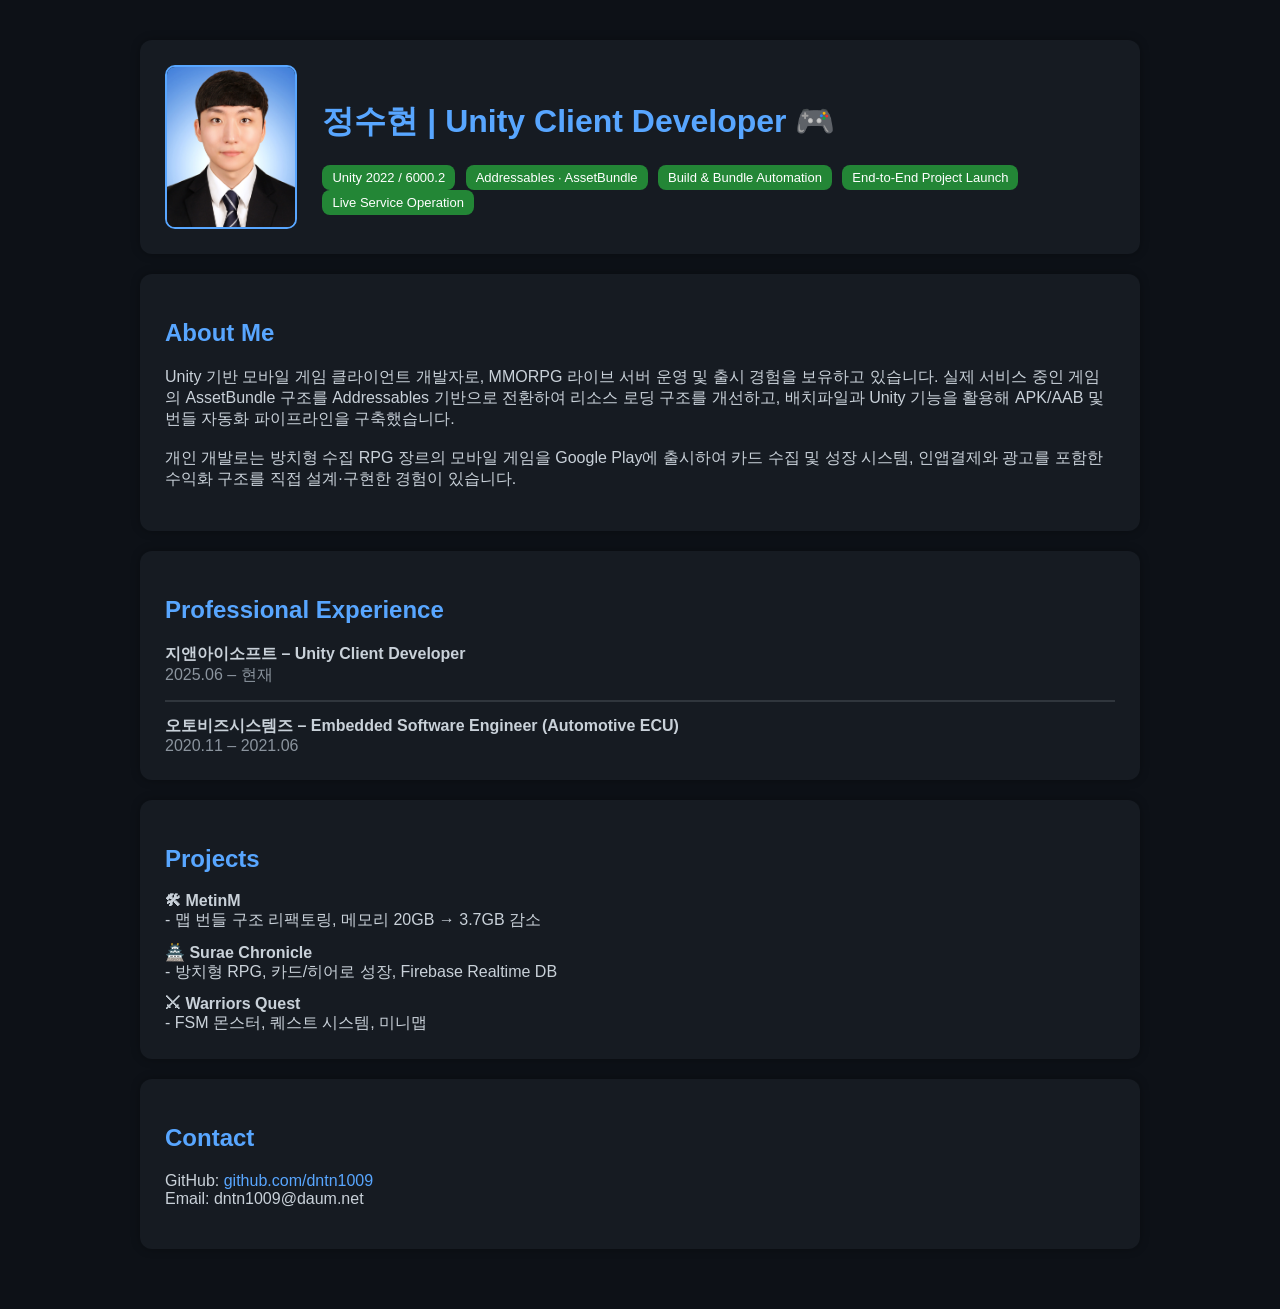
==== index.html @ c0c57cfa "Update index.html" ====
<!DOCTYPE html>
<html lang="ko">
<head>
<meta charset="UTF-8">
<title>정수현 | Unity Client Developer</title>
<style>
body{font-family:Segoe UI, sans-serif;background:#0d1117;color:#c9d1d9;margin:0}
.container{max-width:1000px;margin:auto;padding:40px}
.card{background:#161b22;padding:25px;border-radius:12px;margin-bottom:20px;box-shadow:0 0 10px rgba(0,0,0,0.3)}
h1,h2{color:#58a6ff}
.badge{display:inline-block;background:#238636;color:white;padding:5px 10px;border-radius:8px;margin-right:6px;font-size:13px}
a{color:#58a6ff;text-decoration:none}
.project{margin-top:12px}

.profile{display:flex;align-items:center;gap:25px}
.profile-img{
    width:140px;
    height:160px;
    border-radius:10px;
    object-fit:cover;
    border:2px solid #58a6ff;
}
</style>
</head>
<body>
<div class="container">

<div class="card profile">
  <img src="images/profile.jpg" class="profile-img">
  <div>
    <h1>정수현 | Unity Client Developer 🎮</h1>
    <span class="badge">Unity 2022 / 6000.2</span>
    <span class="badge">Addressables · AssetBundle</span>
    <span class="badge">Build & Bundle Automation</span>
    <span class="badge">End-to-End Project Launch</span>
    <span class="badge">Live Service Operation</span>
  </div>
</div>

<div class="card">
<h2>About Me</h2>
<p>
Unity 기반 모바일 게임 클라이언트 개발자로,  
MMORPG 라이브 서버 운영 및 출시 경험을 보유하고 있습니다.  
실제 서비스 중인 게임의 AssetBundle 구조를 Addressables 기반으로 전환하여  
리소스 로딩 구조를 개선하고, 배치파일과 Unity 기능을 활용해  
APK/AAB 및 번들 자동화 파이프라인을 구축했습니다.<br><br>

개인 개발로는 방치형 수집 RPG 장르의 모바일 게임을 Google Play에 출시하여  
카드 수집 및 성장 시스템, 인앱결제와 광고를 포함한 수익화 구조를 직접 설계·구현한 경험이 있습니다.
</p>
</div>

<div class="card">
<h2>Professional Experience</h2>

<b>지앤아이소프트 – Unity Client Developer</b><br>
<span style="color:#8b949e">2025.06 – 현재</span>

<hr style="border:1px solid #30363d; margin:14px 0;">

<b>오토비즈시스템즈 – Embedded Software Engineer (Automotive ECU)</b><br>
<span style="color:#8b949e">2020.11 – 2021.06</span>

</div>

<div class="card">
<h2>Projects</h2>
<div class="project">
<b>🛠 MetinM</b><br>
- 맵 번들 구조 리팩토링, 메모리 20GB → 3.7GB 감소
</div>
<div class="project">
<b>🏯 Surae Chronicle</b><br>
- 방치형 RPG, 카드/히어로 성장, Firebase Realtime DB
</div>
<div class="project">
<b>⚔ Warriors Quest</b><br>
- FSM 몬스터, 퀘스트 시스템, 미니맵
</div>
</div>

<div class="card">
<h2>Contact</h2>
<p>
GitHub: <a href="https://github.com/dntn1009">github.com/dntn1009</a><br>
Email: dntn1009@daum.net
</p>
</div>

</div>
</body>
</html>
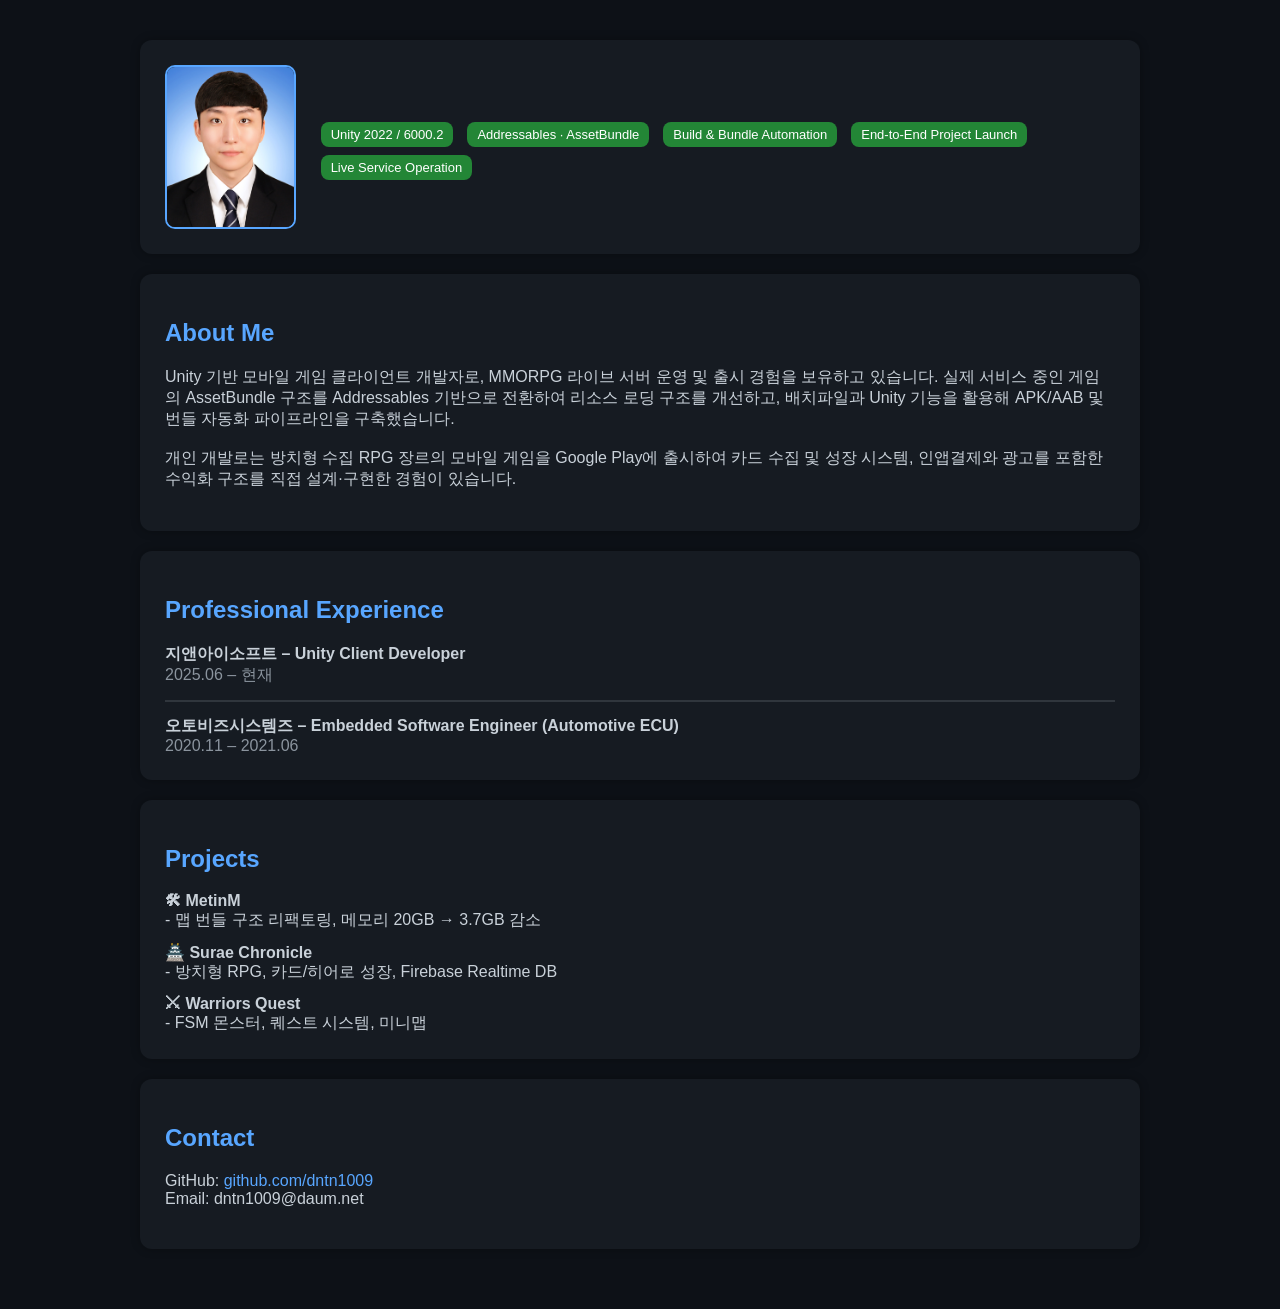
==== commit b3f6c602: "Update index.html" ====
--- a/index.html
+++ b/index.html
@@ -20,6 +20,12 @@
     object-fit:cover;
     border:2px solid #58a6ff;
 }
+.badge-wrap{
+    display:flex;
+    flex-wrap:wrap;
+    gap:8px;
+    margin-top:8px;
+}   
 </style>
 </head>
 <body>
@@ -27,8 +33,7 @@
 
 <div class="card profile">
   <img src="images/profile.jpg" class="profile-img">
-  <div>
-    <h1>정수현 | Unity Client Developer 🎮</h1>
+  <div class="badge-wrap">
     <span class="badge">Unity 2022 / 6000.2</span>
     <span class="badge">Addressables · AssetBundle</span>
     <span class="badge">Build & Bundle Automation</span>
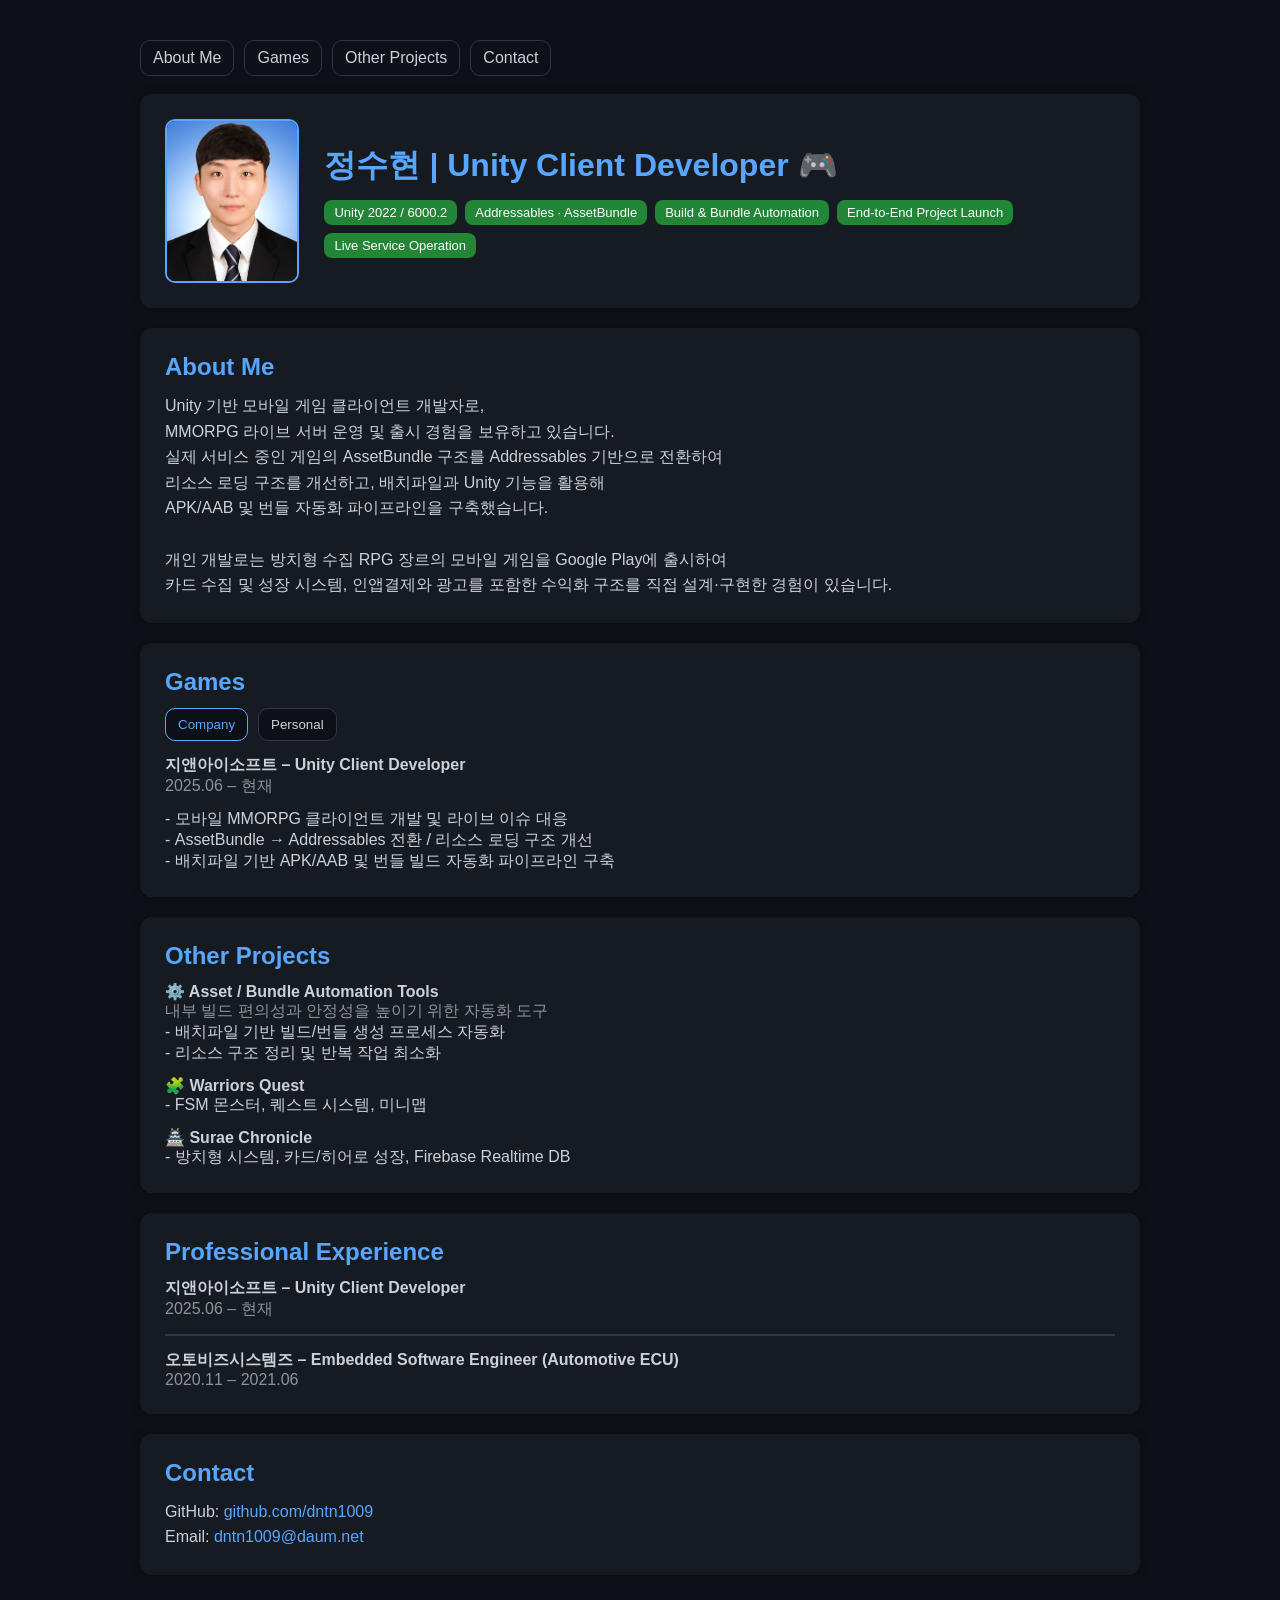
==== commit 884a7188: "Update index.html" ====
--- a/index.html
+++ b/index.html
@@ -1,98 +1,195 @@
 <!DOCTYPE html>
 <html lang="ko">
 <head>
-<meta charset="UTF-8">
+<meta charset="UTF-8" />
+<meta name="viewport" content="width=device-width, initial-scale=1" />
 <title>정수현 | Unity Client Developer</title>
+
 <style>
+/* Base */
 body{font-family:Segoe UI, sans-serif;background:#0d1117;color:#c9d1d9;margin:0}
 .container{max-width:1000px;margin:auto;padding:40px}
 .card{background:#161b22;padding:25px;border-radius:12px;margin-bottom:20px;box-shadow:0 0 10px rgba(0,0,0,0.3)}
-h1,h2{color:#58a6ff}
-.badge{display:inline-block;background:#238636;color:white;padding:5px 10px;border-radius:8px;margin-right:6px;font-size:13px}
+h1,h2{color:#58a6ff;margin:0 0 12px 0}
+p{line-height:1.6;margin:0}
 a{color:#58a6ff;text-decoration:none}
+a:hover{text-decoration:underline}
 .project{margin-top:12px}
+.muted{color:#8b949e}
 
+/* Header/Profile */
 .profile{display:flex;align-items:center;gap:25px}
 .profile-img{
-    width:140px;
-    height:160px;
-    border-radius:10px;
-    object-fit:cover;
-    border:2px solid #58a6ff;
+  width:140px;height:160px;border-radius:10px;
+  object-fit:cover;border:2px solid #58a6ff;
 }
-.badge-wrap{
-    display:flex;
-    flex-wrap:wrap;
-    gap:8px;
-    margin-top:8px;
-}   
+
+/* Badges */
+.badge{display:inline-block;background:#238636;color:white;padding:5px 10px;border-radius:8px;font-size:13px}
+.badge-wrap{display:flex;flex-wrap:wrap;gap:8px;margin-top:10px}
+
+/* Top Nav */
+.nav{display:flex;gap:10px;flex-wrap:wrap;margin-bottom:18px}
+.nav a{
+  color:#c9d1d9;text-decoration:none;padding:8px 12px;
+  border:1px solid #30363d;border-radius:10px
+}
+.nav a:hover{border-color:#58a6ff}
+
+/* Tabs */
+.tabs{display:flex;gap:10px;margin-top:10px;flex-wrap:wrap}
+.tab-btn{
+  background:#0d1117;color:#c9d1d9;border:1px solid #30363d;
+  padding:8px 12px;border-radius:10px;cursor:pointer
+}
+.tab-btn.active{border-color:#58a6ff;color:#58a6ff}
+.tab-panel{display:none;margin-top:14px}
+.tab-panel.active{display:block}
+
+/* Divider */
+hr{border:1px solid #30363d;margin:14px 0}
+
+/* Responsive */
+@media (max-width: 720px){
+  .container{padding:18px}
+  .profile{flex-direction:column;align-items:flex-start}
+  .profile-img{width:160px;height:180px}
+}
 </style>
 </head>
+
 <body>
 <div class="container">
 
-<div class="card profile">
-  <img src="images/profile.jpg" class="profile-img">
-  <div class="badge-wrap">
-    <span class="badge">Unity 2022 / 6000.2</span>
-    <span class="badge">Addressables · AssetBundle</span>
-    <span class="badge">Build & Bundle Automation</span>
-    <span class="badge">End-to-End Project Launch</span>
-    <span class="badge">Live Service Operation</span>
+  <!-- Top navigation -->
+  <div class="nav">
+    <a href="#about">About Me</a>
+    <a href="#games">Games</a>
+    <a href="#other">Other Projects</a>
+    <a href="#contact">Contact</a>
   </div>
-</div>
 
-<div class="card">
-<h2>About Me</h2>
-<p>
-Unity 기반 모바일 게임 클라이언트 개발자로,  
-MMORPG 라이브 서버 운영 및 출시 경험을 보유하고 있습니다.  
-실제 서비스 중인 게임의 AssetBundle 구조를 Addressables 기반으로 전환하여  
-리소스 로딩 구조를 개선하고, 배치파일과 Unity 기능을 활용해  
-APK/AAB 및 번들 자동화 파이프라인을 구축했습니다.<br><br>
+  <!-- Header -->
+  <div class="card profile">
+    <img src="images/profile.jpg" class="profile-img" alt="profile" />
+    <div>
+      <h1>정수현 | Unity Client Developer 🎮</h1>
 
-개인 개발로는 방치형 수집 RPG 장르의 모바일 게임을 Google Play에 출시하여  
-카드 수집 및 성장 시스템, 인앱결제와 광고를 포함한 수익화 구조를 직접 설계·구현한 경험이 있습니다.
-</p>
-</div>
+      <div class="badge-wrap">
+        <span class="badge">Unity 2022 / 6000.2</span>
+        <span class="badge">Addressables · AssetBundle</span>
+        <span class="badge">Build & Bundle Automation</span>
+        <span class="badge">End-to-End Project Launch</span>
+        <span class="badge">Live Service Operation</span>
+      </div>
+    </div>
+  </div>
 
-<div class="card">
-<h2>Professional Experience</h2>
+  <!-- About -->
+  <div class="card" id="about">
+    <h2>About Me</h2>
+    <p>
+      Unity 기반 모바일 게임 클라이언트 개발자로,<br>
+      MMORPG 라이브 서버 운영 및 출시 경험을 보유하고 있습니다.<br>
+      실제 서비스 중인 게임의 AssetBundle 구조를 Addressables 기반으로 전환하여<br>
+      리소스 로딩 구조를 개선하고, 배치파일과 Unity 기능을 활용해<br>
+      APK/AAB 및 번들 자동화 파이프라인을 구축했습니다.<br><br>
 
-<b>지앤아이소프트 – Unity Client Developer</b><br>
-<span style="color:#8b949e">2025.06 – 현재</span>
+      개인 개발로는 방치형 수집 RPG 장르의 모바일 게임을 Google Play에 출시하여<br>
+      카드 수집 및 성장 시스템, 인앱결제와 광고를 포함한 수익화 구조를 직접 설계·구현한 경험이 있습니다.
+    </p>
+  </div>
 
-<hr style="border:1px solid #30363d; margin:14px 0;">
+  <!-- Games (tabs: Company / Personal) -->
+  <div class="card" id="games">
+    <h2>Games</h2>
 
-<b>오토비즈시스템즈 – Embedded Software Engineer (Automotive ECU)</b><br>
-<span style="color:#8b949e">2020.11 – 2021.06</span>
+    <div class="tabs">
+      <button class="tab-btn active" data-tab="company" type="button">Company</button>
+      <button class="tab-btn" data-tab="personal" type="button">Personal</button>
+    </div>
+
+    <div class="tab-panel active" id="tab-company">
+      <b>지앤아이소프트 – Unity Client Developer</b><br>
+      <span class="muted">2025.06 – 현재</span>
+      <div class="project">
+        - 모바일 MMORPG 클라이언트 개발 및 라이브 이슈 대응<br>
+        - AssetBundle → Addressables 전환 / 리소스 로딩 구조 개선<br>
+        - 배치파일 기반 APK/AAB 및 번들 빌드 자동화 파이프라인 구축
+      </div>
+    </div>
+
+    <div class="tab-panel" id="tab-personal">
+      <b>방치형 수집 RPG (Google Play 출시)</b><br>
+      <span class="muted">개인 개발</span>
+      <div class="project">
+        - 카드 수집/성장 시스템 설계 및 구현<br>
+        - 인앱결제(IAP) / 광고(Ads) 기반 수익화 적용
+      </div>
+    </div>
+  </div>
+
+  <!-- Other Projects -->
+  <div class="card" id="other">
+    <h2>Other Projects</h2>
+
+    <div class="project">
+      <b>⚙️ Asset / Bundle Automation Tools</b><br>
+      <span class="muted">내부 빌드 편의성과 안정성을 높이기 위한 자동화 도구</span><br>
+      - 배치파일 기반 빌드/번들 생성 프로세스 자동화<br>
+      - 리소스 구조 정리 및 반복 작업 최소화
+    </div>
+
+    <div class="project">
+      <b>🧩 Warriors Quest</b><br>
+      - FSM 몬스터, 퀘스트 시스템, 미니맵
+    </div>
+
+    <div class="project">
+      <b>🏯 Surae Chronicle</b><br>
+      - 방치형 시스템, 카드/히어로 성장, Firebase Realtime DB
+    </div>
+  </div>
+
+  <!-- Experience (simple: company + 기간 only) -->
+  <div class="card" id="experience">
+    <h2>Professional Experience</h2>
+
+    <b>지앤아이소프트 – Unity Client Developer</b><br>
+    <span class="muted">2025.06 – 현재</span>
+
+    <hr>
+
+    <b>오토비즈시스템즈 – Embedded Software Engineer (Automotive ECU)</b><br>
+    <span class="muted">2020.11 – 2021.06</span>
+  </div>
+
+  <!-- Contact -->
+  <div class="card" id="contact">
+    <h2>Contact</h2>
+    <p>
+      GitHub: <a href="https://github.com/dntn1009">github.com/dntn1009</a><br>
+      Email: <a href="mailto:dntn1009@daum.net">dntn1009@daum.net</a>
+    </p>
+  </div>
 
 </div>
 
-<div class="card">
-<h2>Projects</h2>
-<div class="project">
-<b>🛠 MetinM</b><br>
-- 맵 번들 구조 리팩토링, 메모리 20GB → 3.7GB 감소
-</div>
-<div class="project">
-<b>🏯 Surae Chronicle</b><br>
-- 방치형 RPG, 카드/히어로 성장, Firebase Realtime DB
-</div>
-<div class="project">
-<b>⚔ Warriors Quest</b><br>
-- FSM 몬스터, 퀘스트 시스템, 미니맵
-</div>
-</div>
+<script>
+  // Tabs
+  const btns = document.querySelectorAll('.tab-btn');
+  const panels = {
+    company: document.getElementById('tab-company'),
+    personal: document.getElementById('tab-personal')
+  };
 
-<div class="card">
-<h2>Contact</h2>
-<p>
-GitHub: <a href="https://github.com/dntn1009">github.com/dntn1009</a><br>
-Email: dntn1009@daum.net
-</p>
-</div>
+  btns.forEach(b => b.addEventListener('click', () => {
+    btns.forEach(x => x.classList.remove('active'));
+    Object.values(panels).forEach(p => p.classList.remove('active'));
 
-</div>
+    b.classList.add('active');
+    panels[b.dataset.tab].classList.add('active');
+  }));
+</script>
 </body>
 </html>
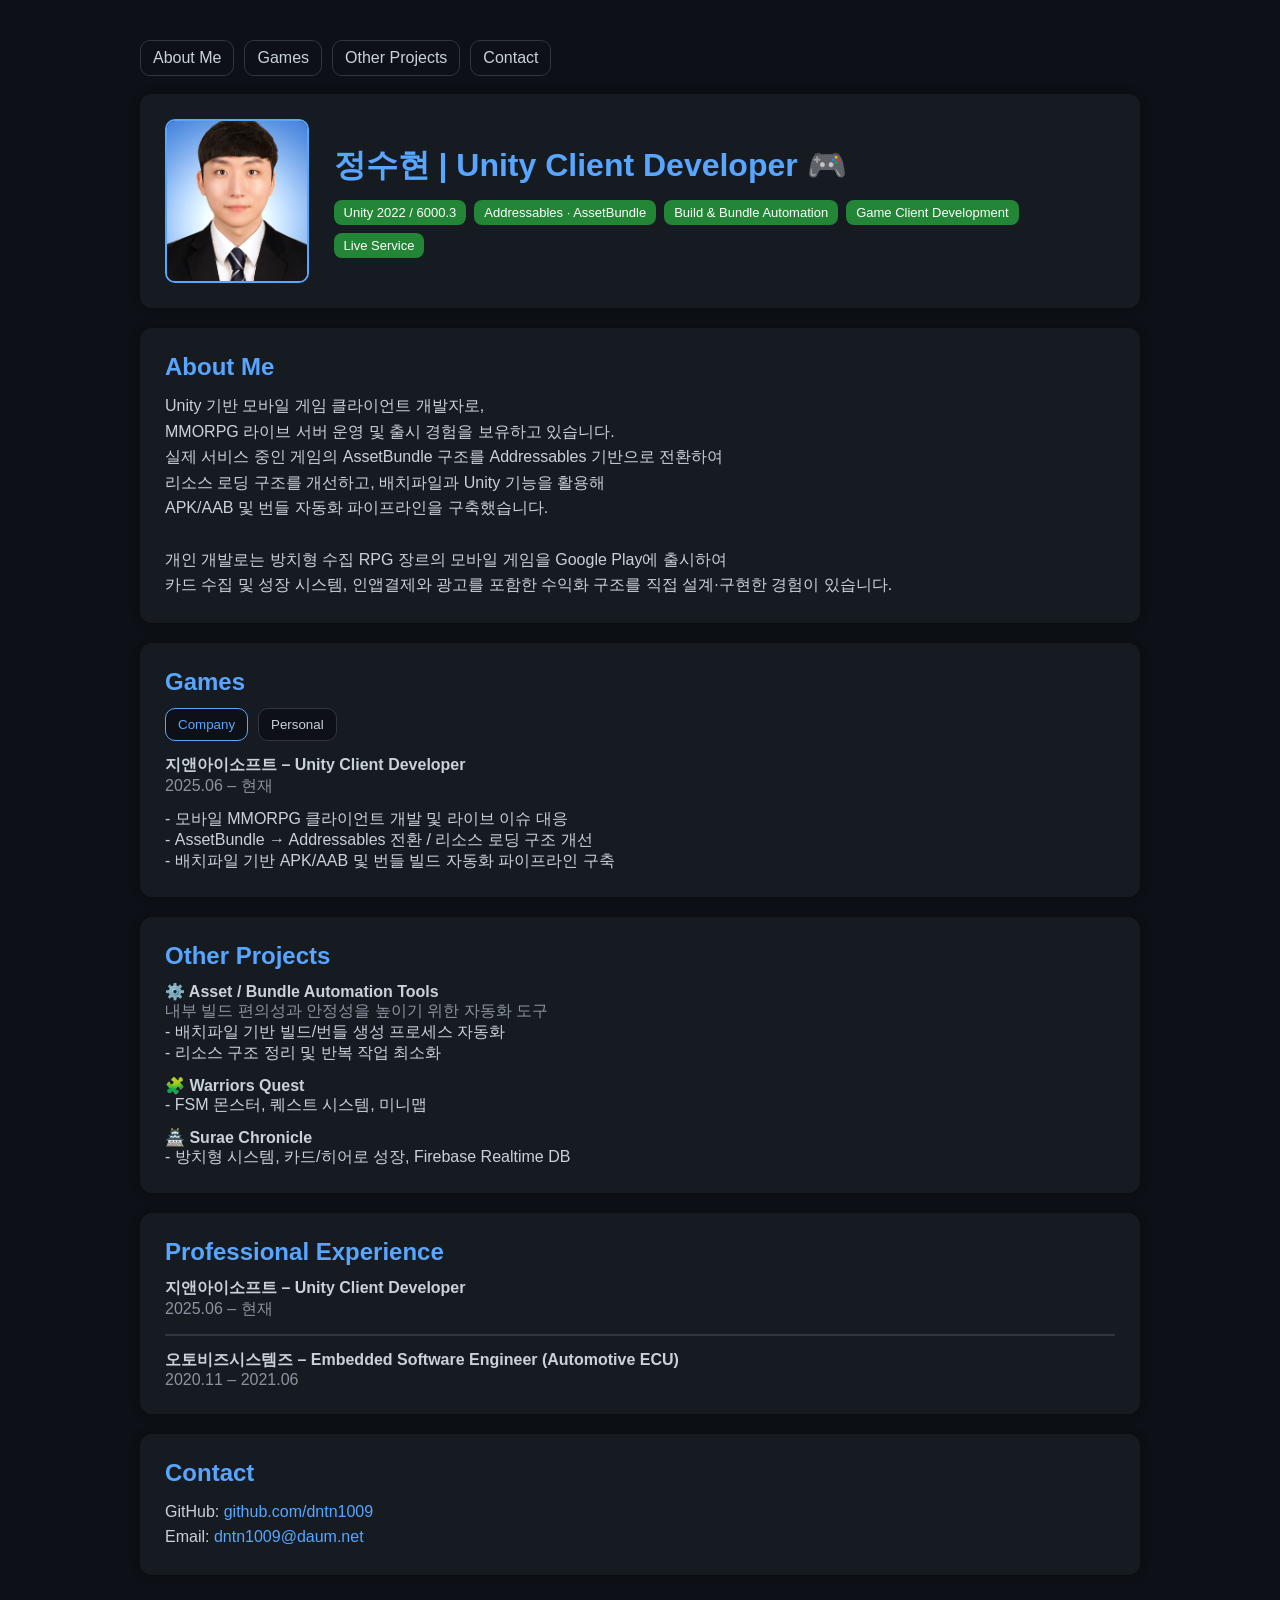
==== commit 26f0b89b: "Update index.html" ====
--- a/index.html
+++ b/index.html
@@ -62,12 +62,12 @@
 <div class="container">
 
   <!-- Top navigation -->
-  <div class="nav">
-    <a href="#about">About Me</a>
-    <a href="#games">Games</a>
-    <a href="#other">Other Projects</a>
-    <a href="#contact">Contact</a>
-  </div>
+ <div class="nav">
+  <a href="about.html">About Me</a>
+  <a href="games.html">Games</a>
+  <a href="other.html">Other Projects</a>
+  <a href="contact.html">Contact</a>
+</div>
 
   <!-- Header -->
   <div class="card profile">
@@ -76,11 +76,11 @@
       <h1>정수현 | Unity Client Developer 🎮</h1>
 
       <div class="badge-wrap">
-        <span class="badge">Unity 2022 / 6000.2</span>
+        <span class="badge">Unity 2022 / 6000.3</span>
         <span class="badge">Addressables · AssetBundle</span>
         <span class="badge">Build & Bundle Automation</span>
-        <span class="badge">End-to-End Project Launch</span>
-        <span class="badge">Live Service Operation</span>
+        <span class="badge">Game Client Development</span>
+        <span class="badge">Live Service</span>
       </div>
     </div>
   </div>
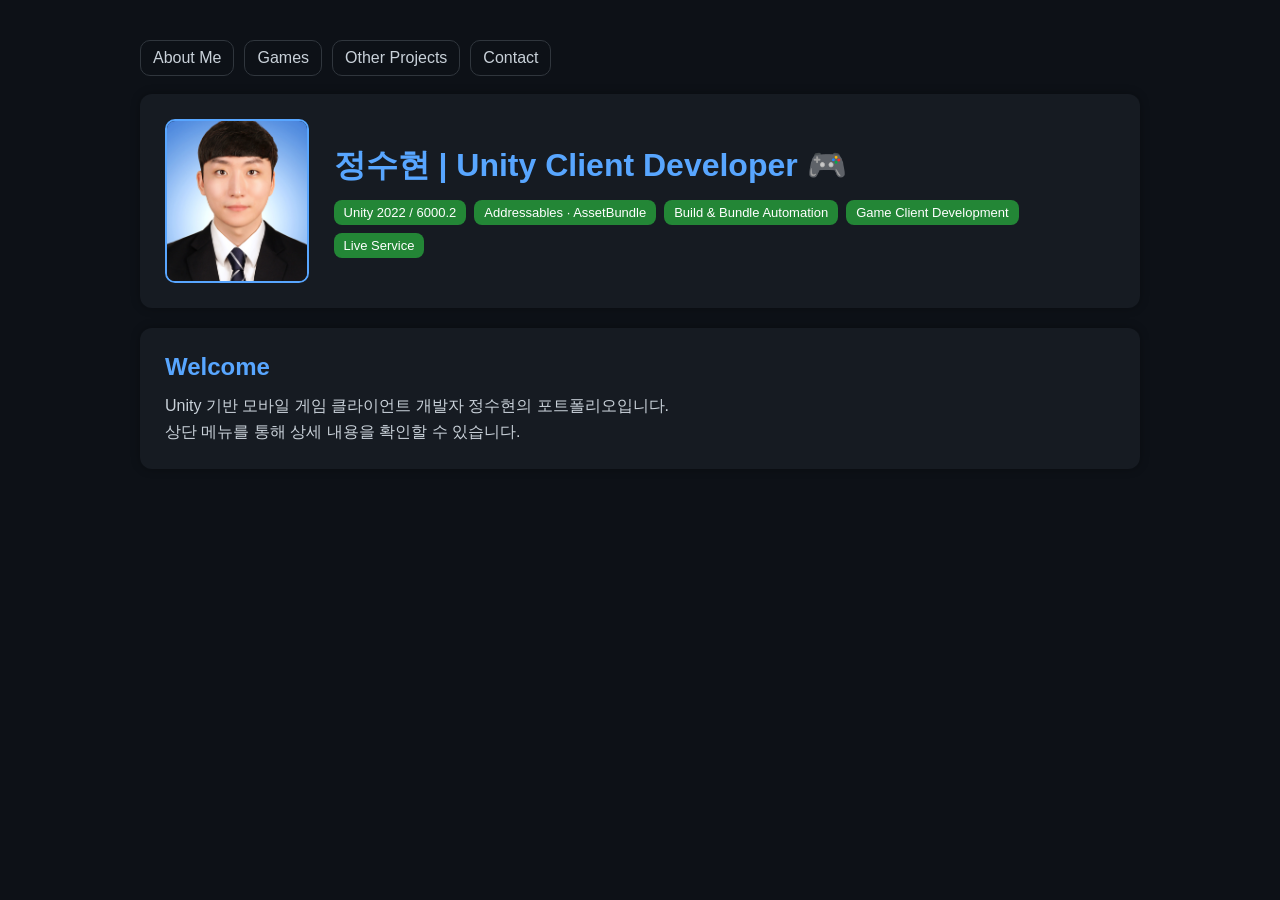
==== commit 928d73a5: "Update index.html" ====
--- a/index.html
+++ b/index.html
@@ -1,195 +1,44 @@
 <!DOCTYPE html>
 <html lang="ko">
 <head>
-<meta charset="UTF-8" />
-<meta name="viewport" content="width=device-width, initial-scale=1" />
-<title>정수현 | Unity Client Developer</title>
+  <meta charset="UTF-8" />
+  <meta name="viewport" content="width=device-width, initial-scale=1" />
+  <title>정수현 | Unity Client Developer</title>
+  <link rel="stylesheet" href="style.css" />
+</head>
+<body>
+  <div class="container">
 
-<style>
-/* Base */
-body{font-family:Segoe UI, sans-serif;background:#0d1117;color:#c9d1d9;margin:0}
-.container{max-width:1000px;margin:auto;padding:40px}
-.card{background:#161b22;padding:25px;border-radius:12px;margin-bottom:20px;box-shadow:0 0 10px rgba(0,0,0,0.3)}
-h1,h2{color:#58a6ff;margin:0 0 12px 0}
-p{line-height:1.6;margin:0}
-a{color:#58a6ff;text-decoration:none}
-a:hover{text-decoration:underline}
-.project{margin-top:12px}
-.muted{color:#8b949e}
-
-/* Header/Profile */
-.profile{display:flex;align-items:center;gap:25px}
-.profile-img{
-  width:140px;height:160px;border-radius:10px;
-  object-fit:cover;border:2px solid #58a6ff;
-}
-
-/* Badges */
-.badge{display:inline-block;background:#238636;color:white;padding:5px 10px;border-radius:8px;font-size:13px}
-.badge-wrap{display:flex;flex-wrap:wrap;gap:8px;margin-top:10px}
-
-/* Top Nav */
-.nav{display:flex;gap:10px;flex-wrap:wrap;margin-bottom:18px}
-.nav a{
-  color:#c9d1d9;text-decoration:none;padding:8px 12px;
-  border:1px solid #30363d;border-radius:10px
-}
-.nav a:hover{border-color:#58a6ff}
-
-/* Tabs */
-.tabs{display:flex;gap:10px;margin-top:10px;flex-wrap:wrap}
-.tab-btn{
-  background:#0d1117;color:#c9d1d9;border:1px solid #30363d;
-  padding:8px 12px;border-radius:10px;cursor:pointer
-}
-.tab-btn.active{border-color:#58a6ff;color:#58a6ff}
-.tab-panel{display:none;margin-top:14px}
-.tab-panel.active{display:block}
-
-/* Divider */
-hr{border:1px solid #30363d;margin:14px 0}
-
-/* Responsive */
-@media (max-width: 720px){
-  .container{padding:18px}
-  .profile{flex-direction:column;align-items:flex-start}
-  .profile-img{width:160px;height:180px}
-}
-</style>
-</head>
-
-<body>
-<div class="container">
-
-  <!-- Top navigation -->
- <div class="nav">
-  <a href="about.html">About Me</a>
-  <a href="games.html">Games</a>
-  <a href="other.html">Other Projects</a>
-  <a href="contact.html">Contact</a>
-</div>
-
-  <!-- Header -->
-  <div class="card profile">
-    <img src="images/profile.jpg" class="profile-img" alt="profile" />
-    <div>
-      <h1>정수현 | Unity Client Developer 🎮</h1>
-
-      <div class="badge-wrap">
-        <span class="badge">Unity 2022 / 6000.3</span>
-        <span class="badge">Addressables · AssetBundle</span>
-        <span class="badge">Build & Bundle Automation</span>
-        <span class="badge">Game Client Development</span>
-        <span class="badge">Live Service</span>
-      </div>
-    </div>
-  </div>
-
-  <!-- About -->
-  <div class="card" id="about">
-    <h2>About Me</h2>
-    <p>
-      Unity 기반 모바일 게임 클라이언트 개발자로,<br>
-      MMORPG 라이브 서버 운영 및 출시 경험을 보유하고 있습니다.<br>
-      실제 서비스 중인 게임의 AssetBundle 구조를 Addressables 기반으로 전환하여<br>
-      리소스 로딩 구조를 개선하고, 배치파일과 Unity 기능을 활용해<br>
-      APK/AAB 및 번들 자동화 파이프라인을 구축했습니다.<br><br>
-
-      개인 개발로는 방치형 수집 RPG 장르의 모바일 게임을 Google Play에 출시하여<br>
-      카드 수집 및 성장 시스템, 인앱결제와 광고를 포함한 수익화 구조를 직접 설계·구현한 경험이 있습니다.
-    </p>
-  </div>
-
-  <!-- Games (tabs: Company / Personal) -->
-  <div class="card" id="games">
-    <h2>Games</h2>
-
-    <div class="tabs">
-      <button class="tab-btn active" data-tab="company" type="button">Company</button>
-      <button class="tab-btn" data-tab="personal" type="button">Personal</button>
+    <div class="nav">
+      <a href="about.html">About Me</a>
+      <a href="games.html">Games</a>
+      <a href="other.html">Other Projects</a>
+      <a href="contact.html">Contact</a>
     </div>
 
-    <div class="tab-panel active" id="tab-company">
-      <b>지앤아이소프트 – Unity Client Developer</b><br>
-      <span class="muted">2025.06 – 현재</span>
-      <div class="project">
-        - 모바일 MMORPG 클라이언트 개발 및 라이브 이슈 대응<br>
-        - AssetBundle → Addressables 전환 / 리소스 로딩 구조 개선<br>
-        - 배치파일 기반 APK/AAB 및 번들 빌드 자동화 파이프라인 구축
+    <div class="card profile">
+      <img src="images/profile.jpg" class="profile-img" alt="profile" />
+      <div>
+        <h1>정수현 | Unity Client Developer 🎮</h1>
+
+        <div class="badge-wrap">
+          <span class="badge">Unity 2022 / 6000.2</span>
+          <span class="badge">Addressables · AssetBundle</span>
+          <span class="badge">Build & Bundle Automation</span>
+          <span class="badge">Game Client Development</span>
+          <span class="badge">Live Service</span>
+        </div>
       </div>
     </div>
 
-    <div class="tab-panel" id="tab-personal">
-      <b>방치형 수집 RPG (Google Play 출시)</b><br>
-      <span class="muted">개인 개발</span>
-      <div class="project">
-        - 카드 수집/성장 시스템 설계 및 구현<br>
-        - 인앱결제(IAP) / 광고(Ads) 기반 수익화 적용
-      </div>
-    </div>
-  </div>
-
-  <!-- Other Projects -->
-  <div class="card" id="other">
-    <h2>Other Projects</h2>
-
-    <div class="project">
-      <b>⚙️ Asset / Bundle Automation Tools</b><br>
-      <span class="muted">내부 빌드 편의성과 안정성을 높이기 위한 자동화 도구</span><br>
-      - 배치파일 기반 빌드/번들 생성 프로세스 자동화<br>
-      - 리소스 구조 정리 및 반복 작업 최소화
+    <div class="card">
+      <h2>Welcome</h2>
+      <p>
+        Unity 기반 모바일 게임 클라이언트 개발자 정수현의 포트폴리오입니다.<br>
+        상단 메뉴를 통해 상세 내용을 확인할 수 있습니다.
+      </p>
     </div>
 
-    <div class="project">
-      <b>🧩 Warriors Quest</b><br>
-      - FSM 몬스터, 퀘스트 시스템, 미니맵
-    </div>
-
-    <div class="project">
-      <b>🏯 Surae Chronicle</b><br>
-      - 방치형 시스템, 카드/히어로 성장, Firebase Realtime DB
-    </div>
   </div>
-
-  <!-- Experience (simple: company + 기간 only) -->
-  <div class="card" id="experience">
-    <h2>Professional Experience</h2>
-
-    <b>지앤아이소프트 – Unity Client Developer</b><br>
-    <span class="muted">2025.06 – 현재</span>
-
-    <hr>
-
-    <b>오토비즈시스템즈 – Embedded Software Engineer (Automotive ECU)</b><br>
-    <span class="muted">2020.11 – 2021.06</span>
-  </div>
-
-  <!-- Contact -->
-  <div class="card" id="contact">
-    <h2>Contact</h2>
-    <p>
-      GitHub: <a href="https://github.com/dntn1009">github.com/dntn1009</a><br>
-      Email: <a href="mailto:dntn1009@daum.net">dntn1009@daum.net</a>
-    </p>
-  </div>
-
-</div>
-
-<script>
-  // Tabs
-  const btns = document.querySelectorAll('.tab-btn');
-  const panels = {
-    company: document.getElementById('tab-company'),
-    personal: document.getElementById('tab-personal')
-  };
-
-  btns.forEach(b => b.addEventListener('click', () => {
-    btns.forEach(x => x.classList.remove('active'));
-    Object.values(panels).forEach(p => p.classList.remove('active'));
-
-    b.classList.add('active');
-    panels[b.dataset.tab].classList.add('active');
-  }));
-</script>
 </body>
 </html>
--- a/style.css
+++ b/style.css
@@ -0,0 +1,33 @@
+body{font-family:Segoe UI, sans-serif;background:#0d1117;color:#c9d1d9;margin:0}
+.container{max-width:1000px;margin:auto;padding:40px}
+.card{background:#161b22;padding:25px;border-radius:12px;margin-bottom:20px;box-shadow:0 0 10px rgba(0,0,0,0.3)}
+h1,h2{color:#58a6ff;margin:0 0 12px 0}
+p{line-height:1.6;margin:0}
+a{color:#58a6ff;text-decoration:none}
+a:hover{text-decoration:underline}
+.project{margin-top:12px}
+.muted{color:#8b949e}
+
+.profile{display:flex;align-items:center;gap:25px}
+.profile-img{
+  width:140px;height:160px;border-radius:10px;
+  object-fit:cover;border:2px solid #58a6ff;
+}
+
+.badge{display:inline-block;background:#238636;color:white;padding:5px 10px;border-radius:8px;font-size:13px}
+.badge-wrap{display:flex;flex-wrap:wrap;gap:8px;margin-top:10px}
+
+.nav{display:flex;gap:10px;flex-wrap:wrap;margin-bottom:18px}
+.nav a{
+  color:#c9d1d9;text-decoration:none;padding:8px 12px;
+  border:1px solid #30363d;border-radius:10px
+}
+.nav a:hover{border-color:#58a6ff}
+
+hr{border:1px solid #30363d;margin:14px 0}
+
+@media (max-width: 720px){
+  .container{padding:18px}
+  .profile{flex-direction:column;align-items:flex-start}
+  .profile-img{width:160px;height:180px}
+}
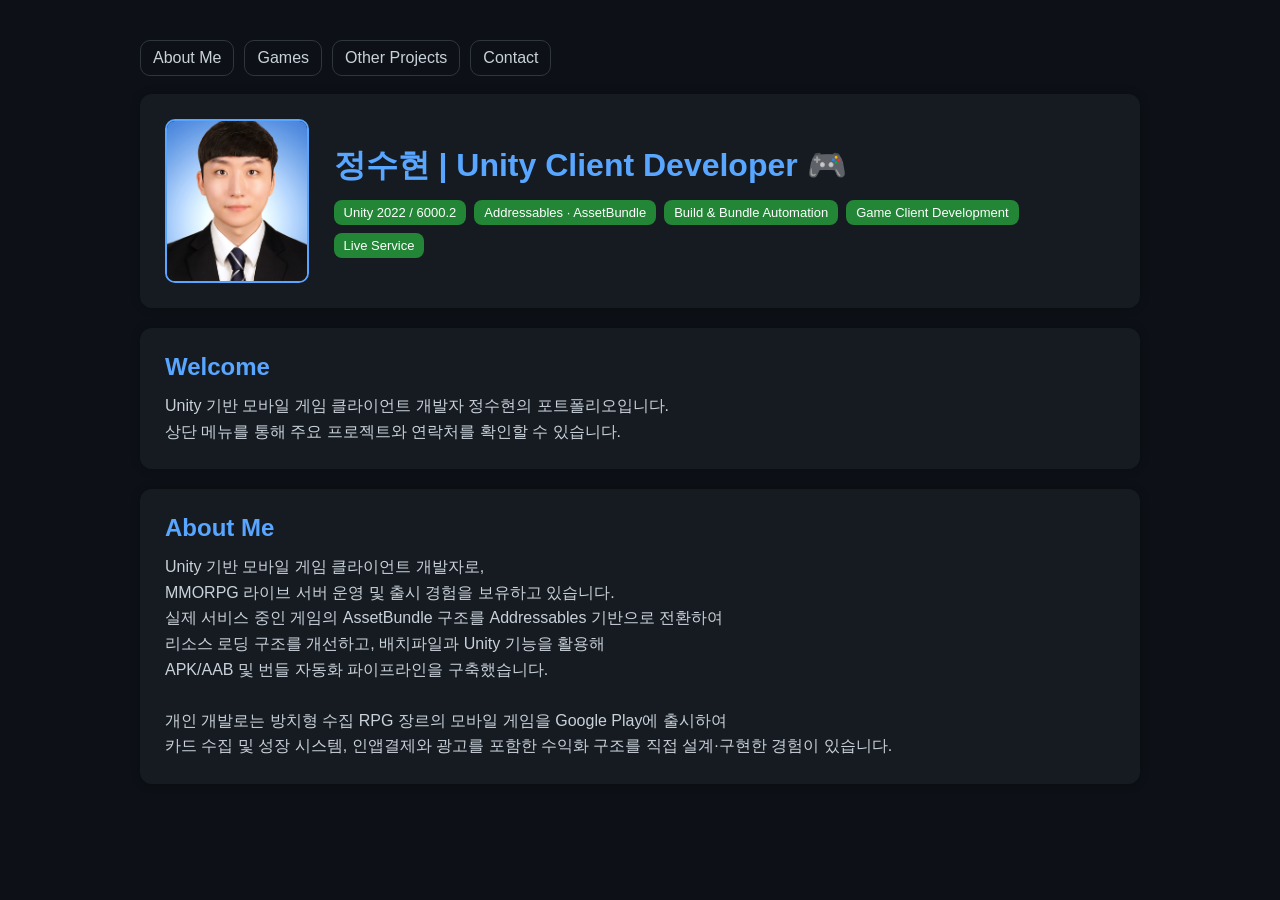
==== commit 3650cae7: "Simplify about navigation links" ====
--- a/index.html
+++ b/index.html
@@ -10,7 +10,7 @@
   <div class="container">
 
     <div class="nav">
-      <a href="about.html">About Me</a>
+      <a href="index.html">About Me</a>
       <a href="games.html">Games</a>
       <a href="other.html">Other Projects</a>
       <a href="contact.html">Contact</a>
@@ -35,7 +35,21 @@
       <h2>Welcome</h2>
       <p>
         Unity 기반 모바일 게임 클라이언트 개발자 정수현의 포트폴리오입니다.<br>
-        상단 메뉴를 통해 상세 내용을 확인할 수 있습니다.
+        상단 메뉴를 통해 주요 프로젝트와 연락처를 확인할 수 있습니다.
+      </p>
+    </div>
+
+    <div class="card" id="about">
+      <h2>About Me</h2>
+      <p>
+        Unity 기반 모바일 게임 클라이언트 개발자로,<br>
+        MMORPG 라이브 서버 운영 및 출시 경험을 보유하고 있습니다.<br>
+        실제 서비스 중인 게임의 AssetBundle 구조를 Addressables 기반으로 전환하여<br>
+        리소스 로딩 구조를 개선하고, 배치파일과 Unity 기능을 활용해<br>
+        APK/AAB 및 번들 자동화 파이프라인을 구축했습니다.<br><br>
+
+        개인 개발로는 방치형 수집 RPG 장르의 모바일 게임을 Google Play에 출시하여<br>
+        카드 수집 및 성장 시스템, 인앱결제와 광고를 포함한 수익화 구조를 직접 설계·구현한 경험이 있습니다.
       </p>
     </div>
 
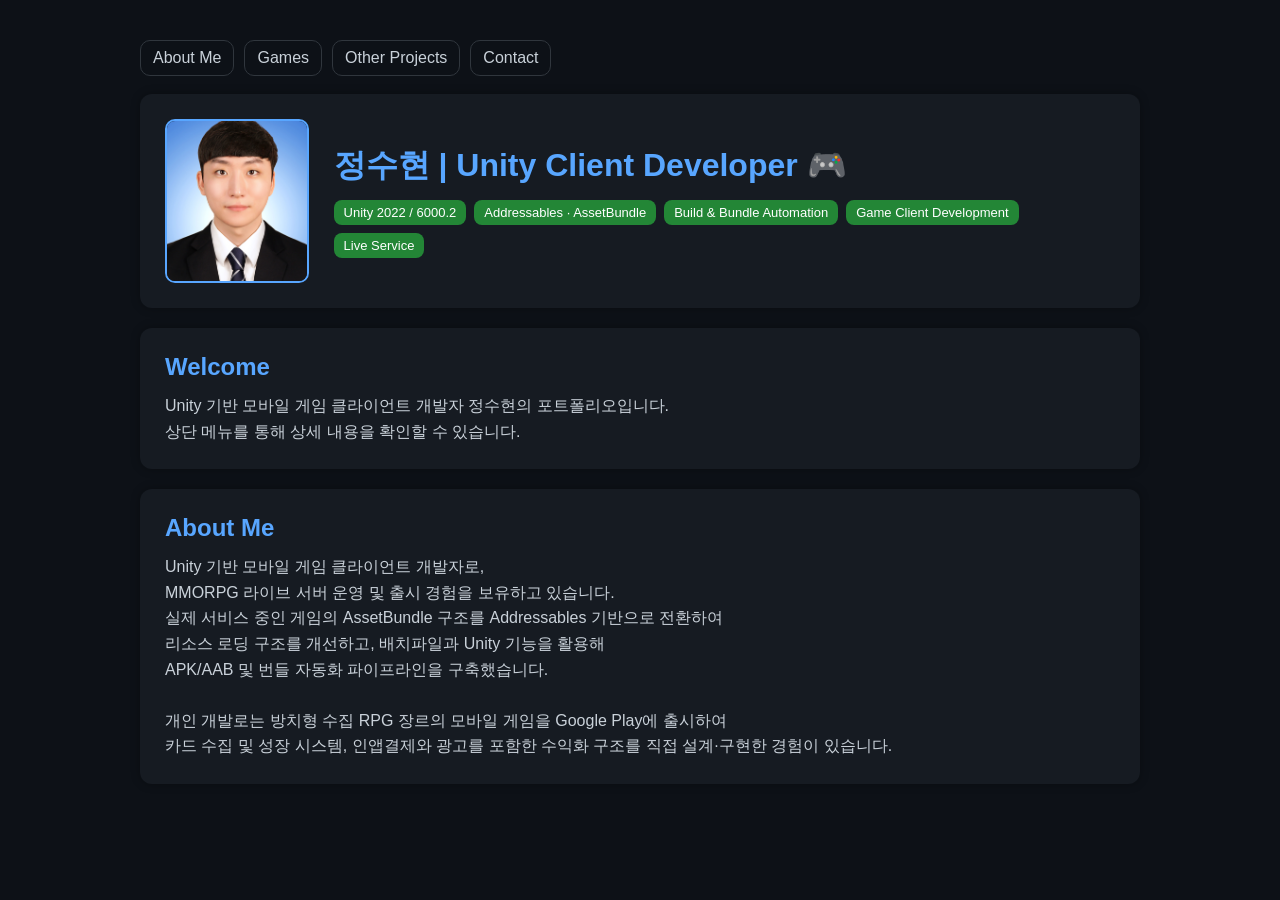
==== commit 3c724e7e: "Update index.html" ====
--- a/index.html
+++ b/index.html
@@ -10,7 +10,7 @@
   <div class="container">
 
     <div class="nav">
-      <a href="index.html">About Me</a>
+      <a href="about.html">About Me</a>
       <a href="games.html">Games</a>
       <a href="other.html">Other Projects</a>
       <a href="contact.html">Contact</a>
@@ -35,11 +35,11 @@
       <h2>Welcome</h2>
       <p>
         Unity 기반 모바일 게임 클라이언트 개발자 정수현의 포트폴리오입니다.<br>
-        상단 메뉴를 통해 주요 프로젝트와 연락처를 확인할 수 있습니다.
+        상단 메뉴를 통해 상세 내용을 확인할 수 있습니다.
       </p>
     </div>
 
-    <div class="card" id="about">
+    <div class="card">
       <h2>About Me</h2>
       <p>
         Unity 기반 모바일 게임 클라이언트 개발자로,<br>
